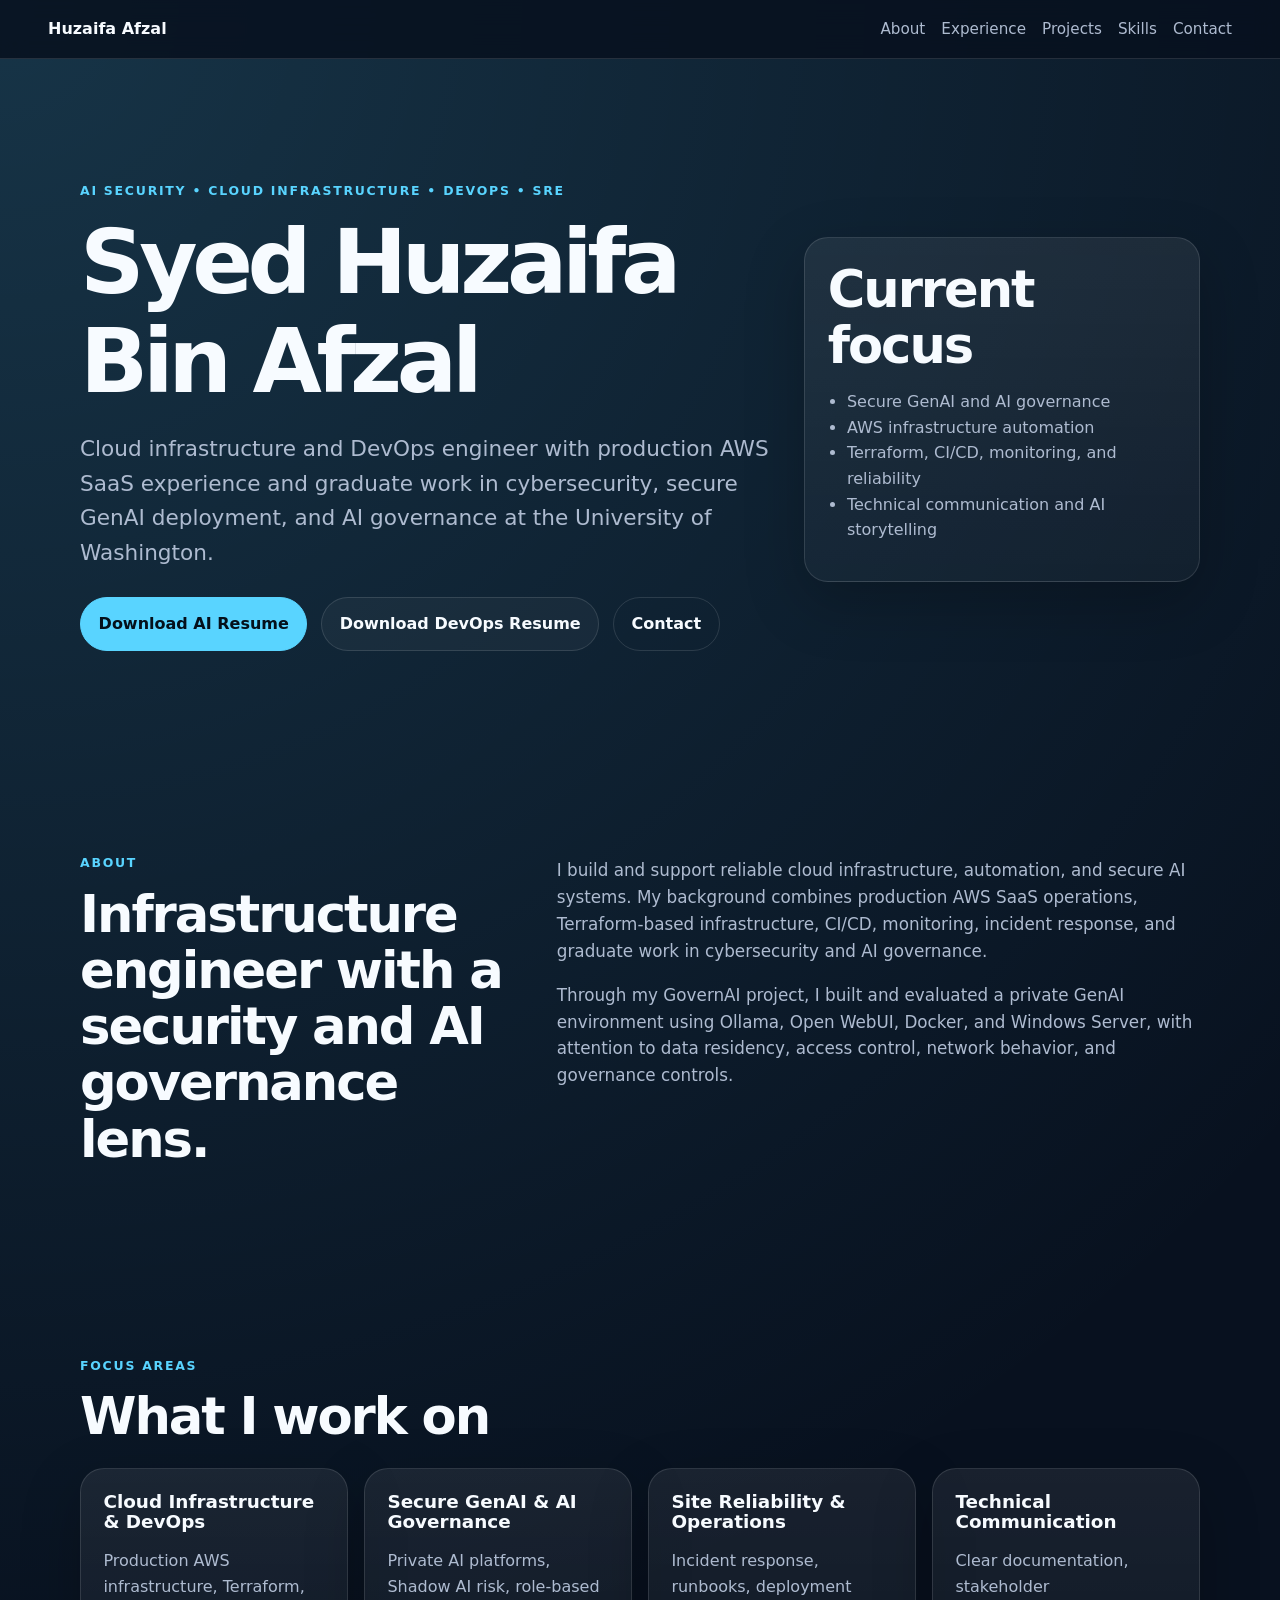
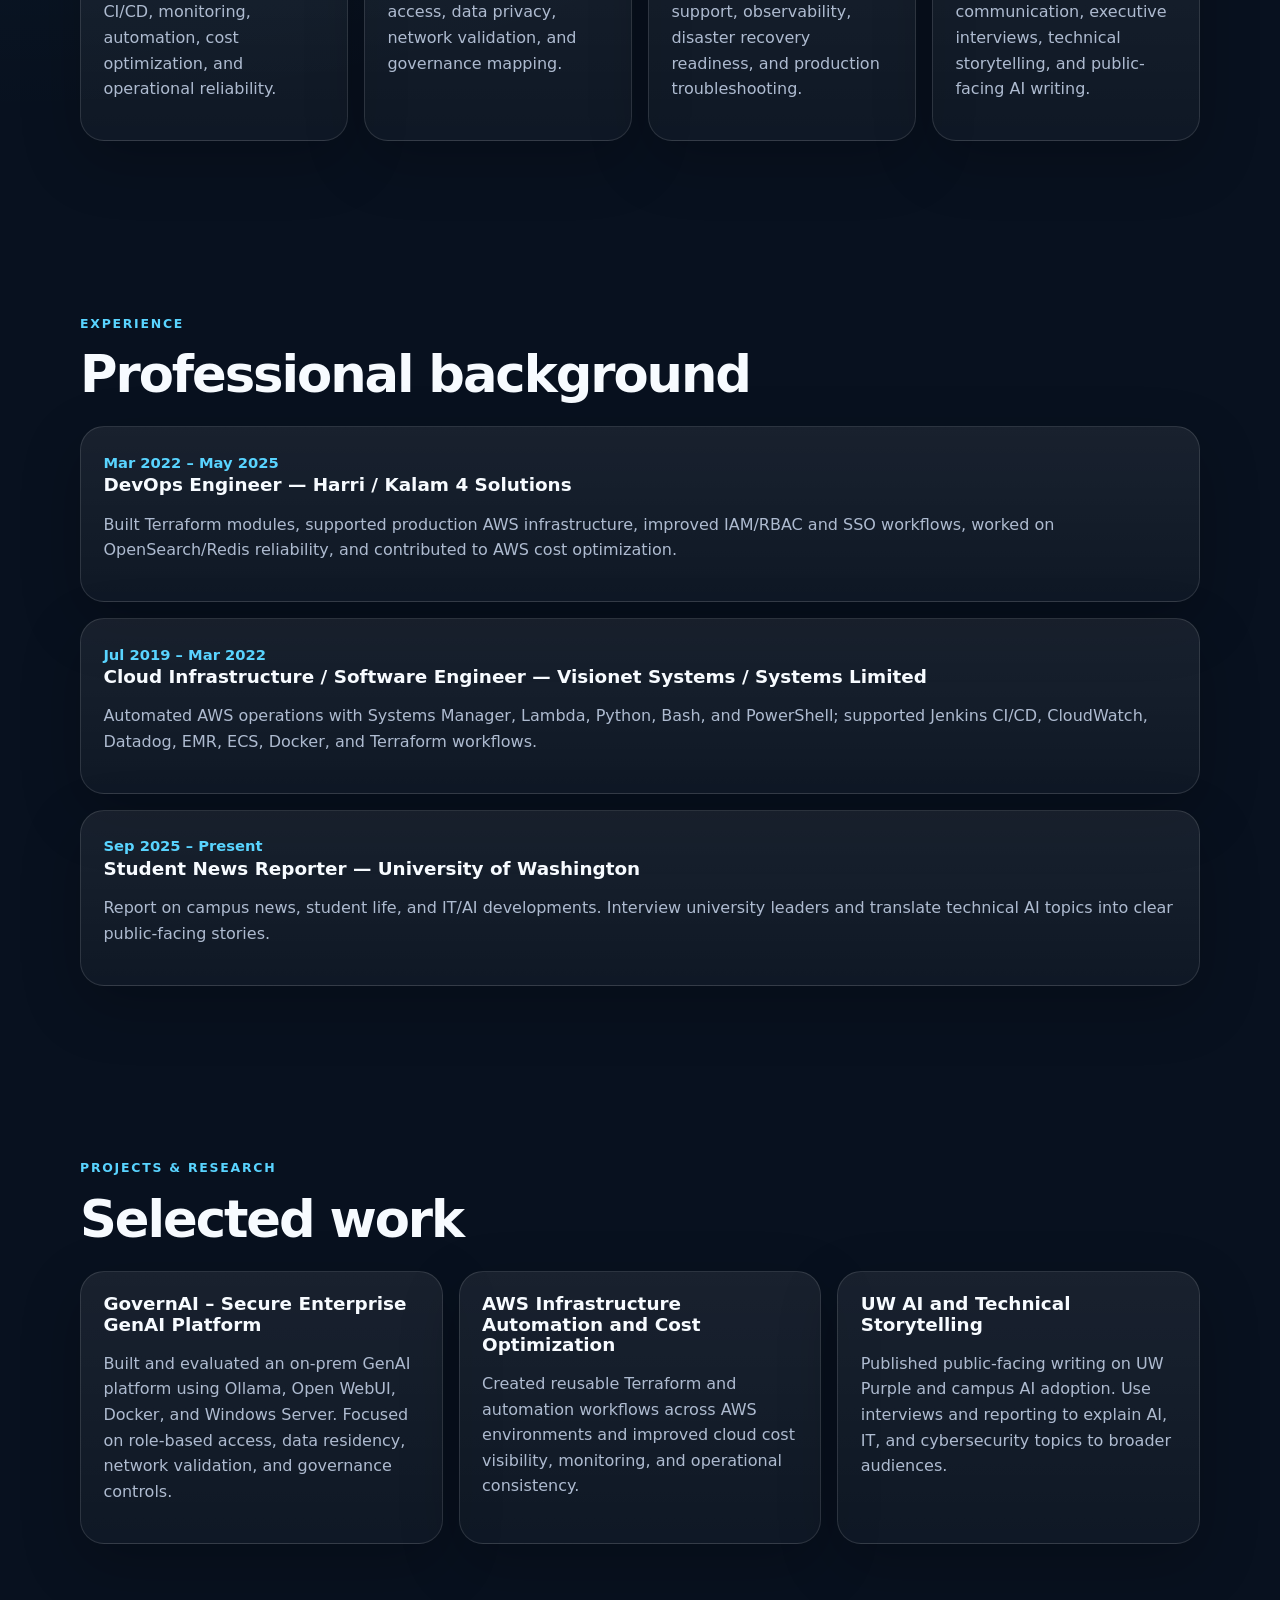
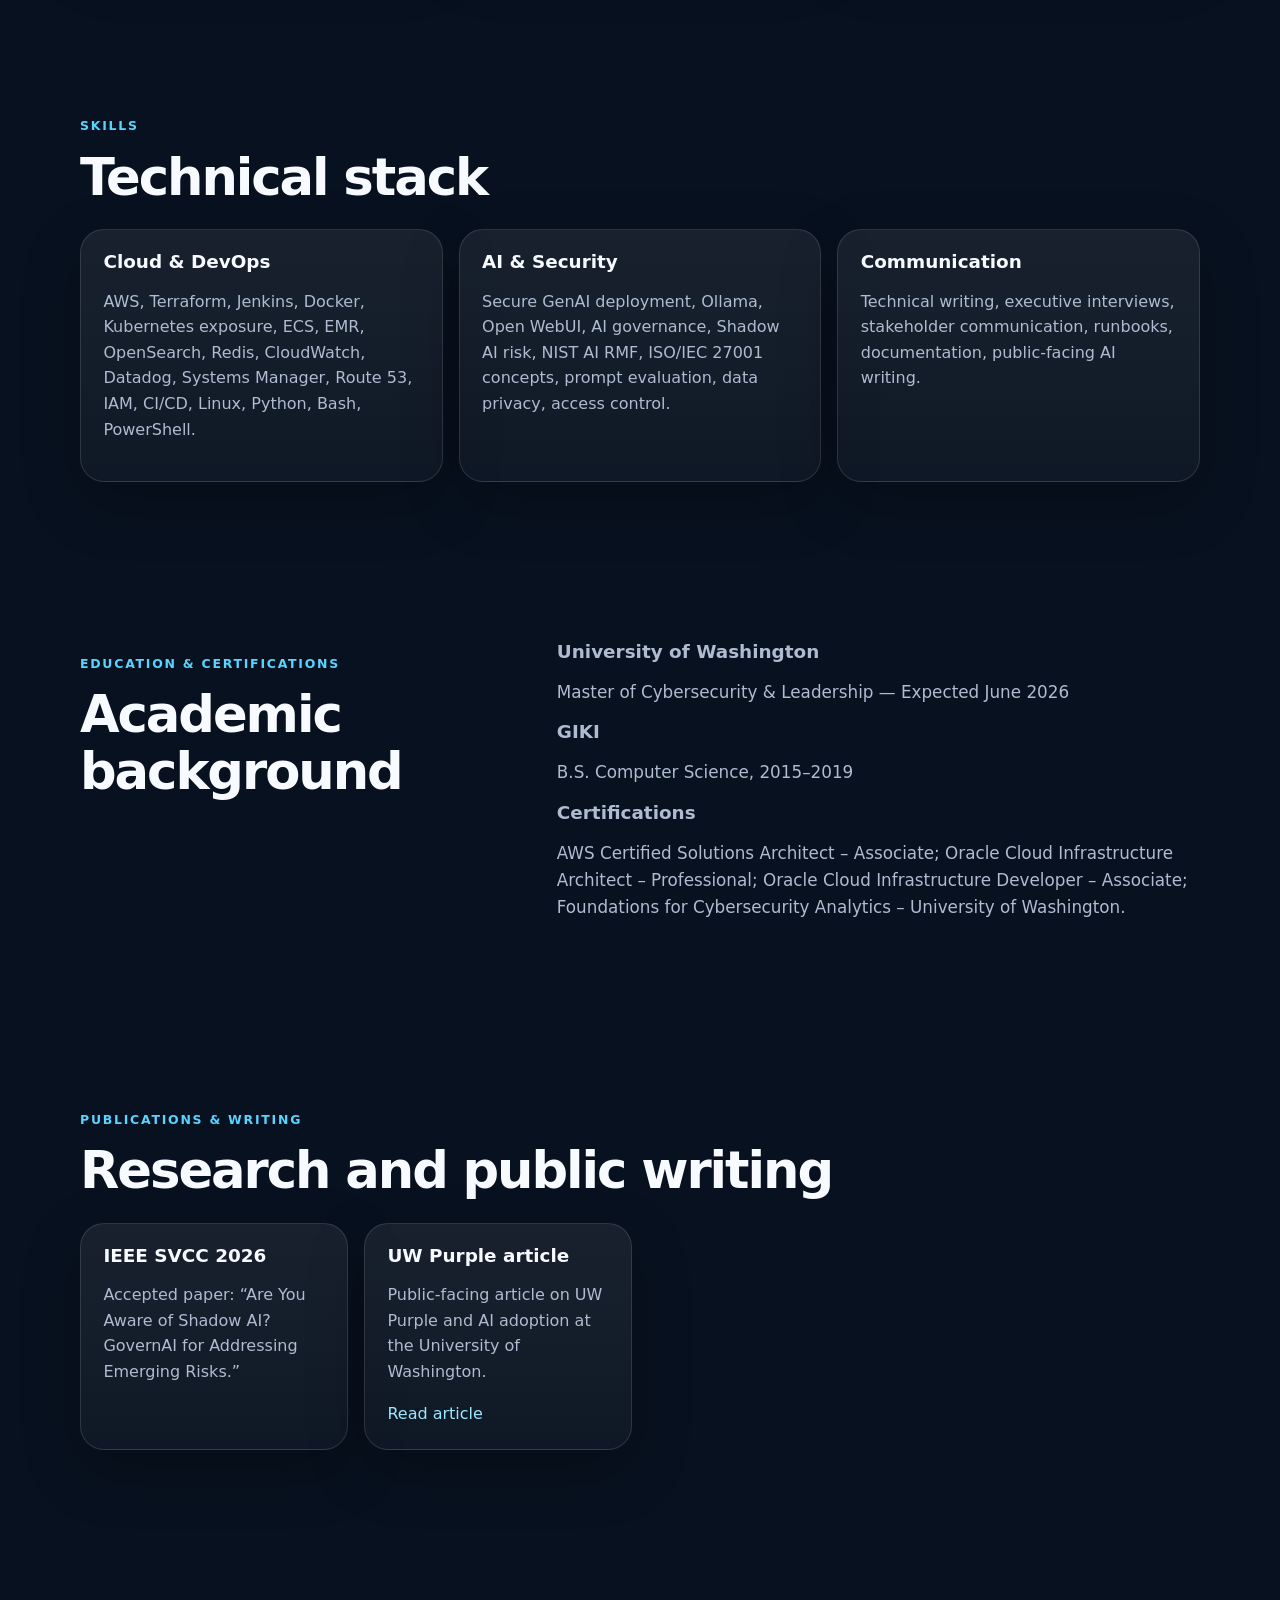
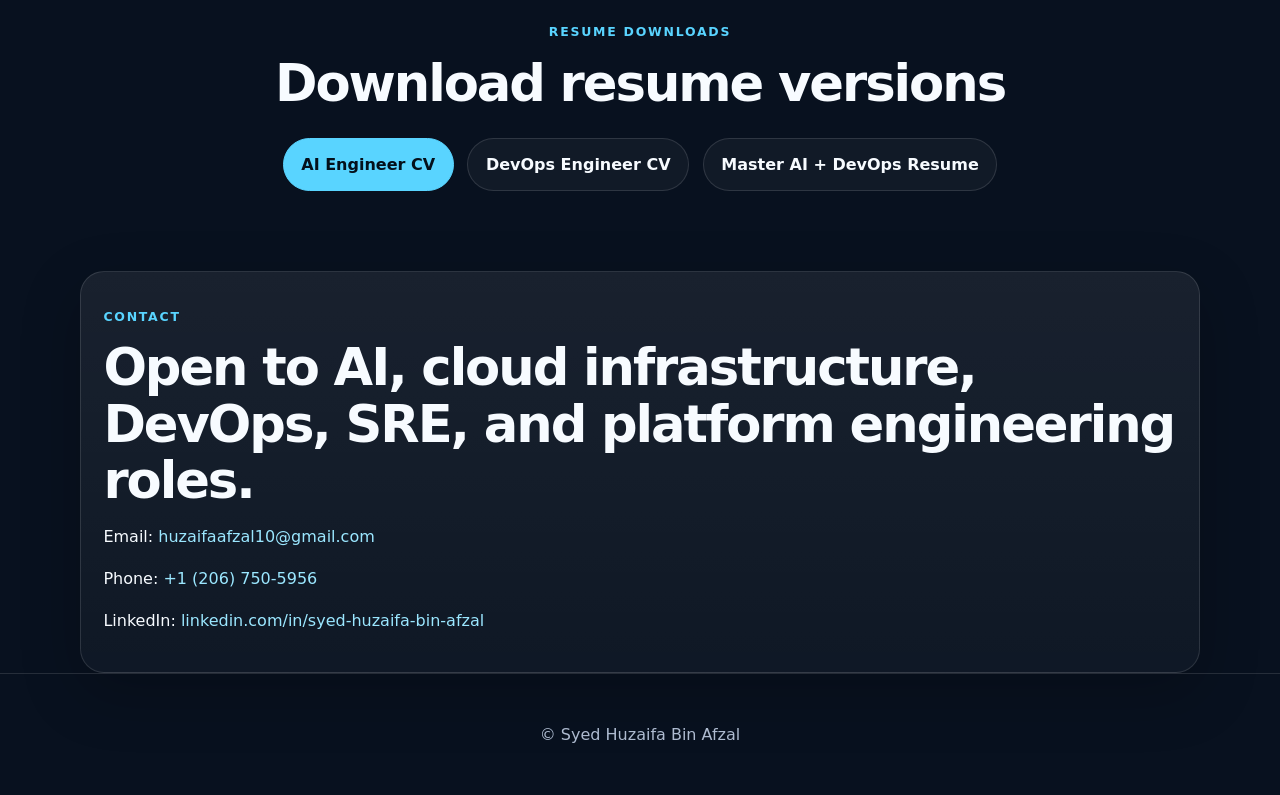
==== src/index.html @ 8c837f58 "First commit" ====
<!DOCTYPE html>
<html lang="en">
<head>
  <meta charset="UTF-8" />
  <meta name="viewport" content="width=device-width, initial-scale=1.0" />
  <meta name="description" content="Syed Huzaifa Bin Afzal — Cloud Infrastructure, DevOps, SRE, and Secure AI Systems." />
  <title>Syed Huzaifa Bin Afzal | AI + DevOps Portfolio</title>
  <link rel="stylesheet" href="styles.css" />
</head>
<body>
  <header class="site-header">
    <a class="brand" href="#top">Huzaifa Afzal</a>
    <nav aria-label="Primary navigation">
      <a href="#about">About</a>
      <a href="#experience">Experience</a>
      <a href="#projects">Projects</a>
      <a href="#skills">Skills</a>
      <a href="#contact">Contact</a>
    </nav>
  </header>

  <main id="top">
    <section class="hero section">
      <div class="hero-copy">
        <p class="eyebrow">AI Security • Cloud Infrastructure • DevOps • SRE</p>
        <h1>Syed Huzaifa Bin Afzal</h1>
        <p class="lead">Cloud infrastructure and DevOps engineer with production AWS SaaS experience and graduate work in cybersecurity, secure GenAI deployment, and AI governance at the University of Washington.</p>
        <div class="button-row">
          <a class="button primary" href="../assets/resumes/Syed_Huzaifa_Afzal_AI_Engineer_CV.pdf">Download AI Resume</a>
          <a class="button" href="../assets/resumes/Syed_Huzaifa_Afzal_DevOps_Engineer_CV.pdf">Download DevOps Resume</a>
          <a class="button ghost" href="mailto:huzaifaafzal10@gmail.com">Contact</a>
        </div>
      </div>
      <aside class="hero-card" aria-label="Profile highlights">
        <h2>Current focus</h2>
        <ul>
          <li>Secure GenAI and AI governance</li>
          <li>AWS infrastructure automation</li>
          <li>Terraform, CI/CD, monitoring, and reliability</li>
          <li>Technical communication and AI storytelling</li>
        </ul>
      </aside>
    </section>

    <section id="about" class="section two-column">
      <div>
        <p class="eyebrow">About</p>
        <h2>Infrastructure engineer with a security and AI governance lens.</h2>
      </div>
      <div class="section-copy">
        <p>I build and support reliable cloud infrastructure, automation, and secure AI systems. My background combines production AWS SaaS operations, Terraform-based infrastructure, CI/CD, monitoring, incident response, and graduate work in cybersecurity and AI governance.</p>
        <p>Through my GovernAI project, I built and evaluated a private GenAI environment using Ollama, Open WebUI, Docker, and Windows Server, with attention to data residency, access control, network behavior, and governance controls.</p>
      </div>
    </section>

    <section class="section">
      <p class="eyebrow">Focus Areas</p>
      <h2>What I work on</h2>
      <div class="card-grid">
        <article class="card"><h3>Cloud Infrastructure & DevOps</h3><p>Production AWS infrastructure, Terraform, CI/CD, monitoring, automation, cost optimization, and operational reliability.</p></article>
        <article class="card"><h3>Secure GenAI & AI Governance</h3><p>Private AI platforms, Shadow AI risk, role-based access, data privacy, network validation, and governance mapping.</p></article>
        <article class="card"><h3>Site Reliability & Operations</h3><p>Incident response, runbooks, deployment support, observability, disaster recovery readiness, and production troubleshooting.</p></article>
        <article class="card"><h3>Technical Communication</h3><p>Clear documentation, stakeholder communication, executive interviews, technical storytelling, and public-facing AI writing.</p></article>
      </div>
    </section>

    <section id="experience" class="section">
      <p class="eyebrow">Experience</p>
      <h2>Professional background</h2>
      <div class="timeline">
        <article class="timeline-item"><span>Mar 2022 – May 2025</span><h3>DevOps Engineer — Harri / Kalam 4 Solutions</h3><p>Built Terraform modules, supported production AWS infrastructure, improved IAM/RBAC and SSO workflows, worked on OpenSearch/Redis reliability, and contributed to AWS cost optimization.</p></article>
        <article class="timeline-item"><span>Jul 2019 – Mar 2022</span><h3>Cloud Infrastructure / Software Engineer — Visionet Systems / Systems Limited</h3><p>Automated AWS operations with Systems Manager, Lambda, Python, Bash, and PowerShell; supported Jenkins CI/CD, CloudWatch, Datadog, EMR, ECS, Docker, and Terraform workflows.</p></article>
        <article class="timeline-item"><span>Sep 2025 – Present</span><h3>Student News Reporter — University of Washington</h3><p>Report on campus news, student life, and IT/AI developments. Interview university leaders and translate technical AI topics into clear public-facing stories.</p></article>
      </div>
    </section>

    <section id="projects" class="section">
      <p class="eyebrow">Projects & Research</p>
      <h2>Selected work</h2>
      <div class="card-grid projects">
        <article class="card"><h3>GovernAI – Secure Enterprise GenAI Platform</h3><p>Built and evaluated an on-prem GenAI platform using Ollama, Open WebUI, Docker, and Windows Server. Focused on role-based access, data residency, network validation, and governance controls.</p></article>
        <article class="card"><h3>AWS Infrastructure Automation and Cost Optimization</h3><p>Created reusable Terraform and automation workflows across AWS environments and improved cloud cost visibility, monitoring, and operational consistency.</p></article>
        <article class="card"><h3>UW AI and Technical Storytelling</h3><p>Published public-facing writing on UW Purple and campus AI adoption. Use interviews and reporting to explain AI, IT, and cybersecurity topics to broader audiences.</p></article>
      </div>
    </section>

    <section id="skills" class="section">
      <p class="eyebrow">Skills</p>
      <h2>Technical stack</h2>
      <div class="skill-groups">
        <div><h3>Cloud & DevOps</h3><p>AWS, Terraform, Jenkins, Docker, Kubernetes exposure, ECS, EMR, OpenSearch, Redis, CloudWatch, Datadog, Systems Manager, Route 53, IAM, CI/CD, Linux, Python, Bash, PowerShell.</p></div>
        <div><h3>AI & Security</h3><p>Secure GenAI deployment, Ollama, Open WebUI, AI governance, Shadow AI risk, NIST AI RMF, ISO/IEC 27001 concepts, prompt evaluation, data privacy, access control.</p></div>
        <div><h3>Communication</h3><p>Technical writing, executive interviews, stakeholder communication, runbooks, documentation, public-facing AI writing.</p></div>
      </div>
    </section>

    <section class="section two-column">
      <div>
        <p class="eyebrow">Education & Certifications</p>
        <h2>Academic background</h2>
      </div>
      <div class="section-copy">
        <h3>University of Washington</h3>
        <p>Master of Cybersecurity & Leadership — Expected June 2026</p>
        <h3>GIKI</h3>
        <p>B.S. Computer Science, 2015–2019</p>
        <h3>Certifications</h3>
        <p>AWS Certified Solutions Architect – Associate; Oracle Cloud Infrastructure Architect – Professional; Oracle Cloud Infrastructure Developer – Associate; Foundations for Cybersecurity Analytics – University of Washington.</p>
      </div>
    </section>

    <section class="section">
      <p class="eyebrow">Publications & Writing</p>
      <h2>Research and public writing</h2>
      <div class="card-grid">
        <article class="card"><h3>IEEE SVCC 2026</h3><p>Accepted paper: “Are You Aware of Shadow AI? GovernAI for Addressing Emerging Risks.”</p></article>
        <article class="card"><h3>UW Purple article</h3><p>Public-facing article on UW Purple and AI adoption at the University of Washington.</p><a href="https://thetacomaledger.com/2025/10/13/building-the-future-with-ai-purple-uw-students-join-forces-with-uw-it-to-shape-next-gen-ai/">Read article</a></article>
      </div>
    </section>

    <section class="section resume-section">
      <p class="eyebrow">Resume Downloads</p>
      <h2>Download resume versions</h2>
      <div class="button-row">
        <a class="button primary" href="../assets/resumes/Syed_Huzaifa_Afzal_AI_Engineer_CV.pdf">AI Engineer CV</a>
        <a class="button" href="../assets/resumes/Syed_Huzaifa_Afzal_DevOps_Engineer_CV.pdf">DevOps Engineer CV</a>
        <a class="button" href="../assets/resumes/Syed_Huzaifa_Afzal_Master_AI_DevOps_Resume.pdf">Master AI + DevOps Resume</a>
      </div>
    </section>

    <section id="contact" class="section contact-card">
      <p class="eyebrow">Contact</p>
      <h2>Open to AI, cloud infrastructure, DevOps, SRE, and platform engineering roles.</h2>
      <p>Email: <a href="mailto:huzaifaafzal10@gmail.com">huzaifaafzal10@gmail.com</a></p>
      <p>Phone: <a href="tel:+12067505956">+1 (206) 750-5956</a></p>
      <p>LinkedIn: <a href="https://www.linkedin.com/in/syed-huzaifa-bin-afzal">linkedin.com/in/syed-huzaifa-bin-afzal</a></p>
    </section>
  </main>

  <footer>
    <p>© <span id="year"></span> Syed Huzaifa Bin Afzal</p>
  </footer>
  <script src="script.js"></script>
</body>
</html>
---- src/styles.css ----
:root {
  --bg: #08111f;
  --panel: #101c2e;
  --panel-2: #13243a;
  --text: #f7fbff;
  --muted: #aebbd0;
  --line: rgba(255, 255, 255, 0.12);
  --accent: #59d4ff;
  --accent-2: #9be7ff;
}
* { box-sizing: border-box; }
html { scroll-behavior: smooth; }
body {
  margin: 0;
  font-family: Inter, ui-sans-serif, system-ui, -apple-system, BlinkMacSystemFont, "Segoe UI", sans-serif;
  background: radial-gradient(circle at top left, rgba(89, 212, 255, 0.18), transparent 30%), var(--bg);
  color: var(--text);
  line-height: 1.6;
}
a { color: var(--accent-2); text-decoration: none; }
a:hover { text-decoration: underline; }
.site-header {
  position: sticky; top: 0; z-index: 10;
  display: flex; align-items: center; justify-content: space-between;
  padding: 1rem clamp(1rem, 4vw, 3rem);
  background: rgba(8, 17, 31, 0.86);
  backdrop-filter: blur(12px);
  border-bottom: 1px solid var(--line);
}
.brand { font-weight: 700; color: var(--text); }
nav { display: flex; gap: 1rem; flex-wrap: wrap; }
nav a { color: var(--muted); font-size: 0.95rem; }
.section { width: min(1120px, calc(100% - 2rem)); margin: 0 auto; padding: 5rem 0; }
.hero { display: grid; grid-template-columns: 1.4fr 0.8fr; gap: 2rem; min-height: 78vh; align-items: center; }
.eyebrow { color: var(--accent); text-transform: uppercase; letter-spacing: 0.14em; font-weight: 700; font-size: 0.78rem; }
h1, h2, h3 { line-height: 1.1; margin: 0 0 1rem; }
h1 { font-size: clamp(2.7rem, 7vw, 5.8rem); letter-spacing: -0.06em; }
h2 { font-size: clamp(2rem, 4vw, 3.2rem); letter-spacing: -0.04em; }
h3 { font-size: 1.15rem; }
.lead { font-size: clamp(1.15rem, 2vw, 1.35rem); color: var(--muted); max-width: 760px; }
.button-row { display: flex; flex-wrap: wrap; gap: 0.85rem; margin-top: 1.7rem; }
.button {
  display: inline-flex; align-items: center; justify-content: center;
  padding: 0.8rem 1.1rem;
  border: 1px solid var(--line);
  border-radius: 999px;
  color: var(--text);
  background: rgba(255,255,255,0.04);
  font-weight: 700;
}
.button.primary { background: var(--accent); color: #04101b; border-color: var(--accent); }
.button.ghost { background: transparent; }
.hero-card, .card, .contact-card, .timeline-item, .skill-groups > div {
  border: 1px solid var(--line);
  background: linear-gradient(180deg, rgba(255,255,255,0.07), rgba(255,255,255,0.03));
  border-radius: 24px;
  padding: 1.4rem;
  box-shadow: 0 20px 60px rgba(0,0,0,0.22);
}
.hero-card ul { padding-left: 1.2rem; color: var(--muted); }
.two-column { display: grid; grid-template-columns: 0.8fr 1.2fr; gap: 3rem; }
.section-copy { color: var(--muted); font-size: 1.05rem; }
.card-grid { display: grid; grid-template-columns: repeat(4, 1fr); gap: 1rem; margin-top: 1.5rem; }
.card p, .timeline-item p, .skill-groups p { color: var(--muted); }
.projects { grid-template-columns: repeat(3, 1fr); }
.timeline { display: grid; gap: 1rem; margin-top: 1.5rem; }
.timeline-item span { color: var(--accent); font-weight: 700; font-size: 0.92rem; }
.skill-groups { display: grid; grid-template-columns: repeat(3, 1fr); gap: 1rem; margin-top: 1.5rem; }
.resume-section { text-align: center; }
.resume-section .button-row { justify-content: center; }
.contact-card { text-align: left; }
footer { text-align: center; color: var(--muted); padding: 2rem; border-top: 1px solid var(--line); }
@media (max-width: 900px) {
  .hero, .two-column, .card-grid, .projects, .skill-groups { grid-template-columns: 1fr; }
  .hero { min-height: auto; padding-top: 3rem; }
  .site-header { align-items: flex-start; gap: 1rem; flex-direction: column; }
}
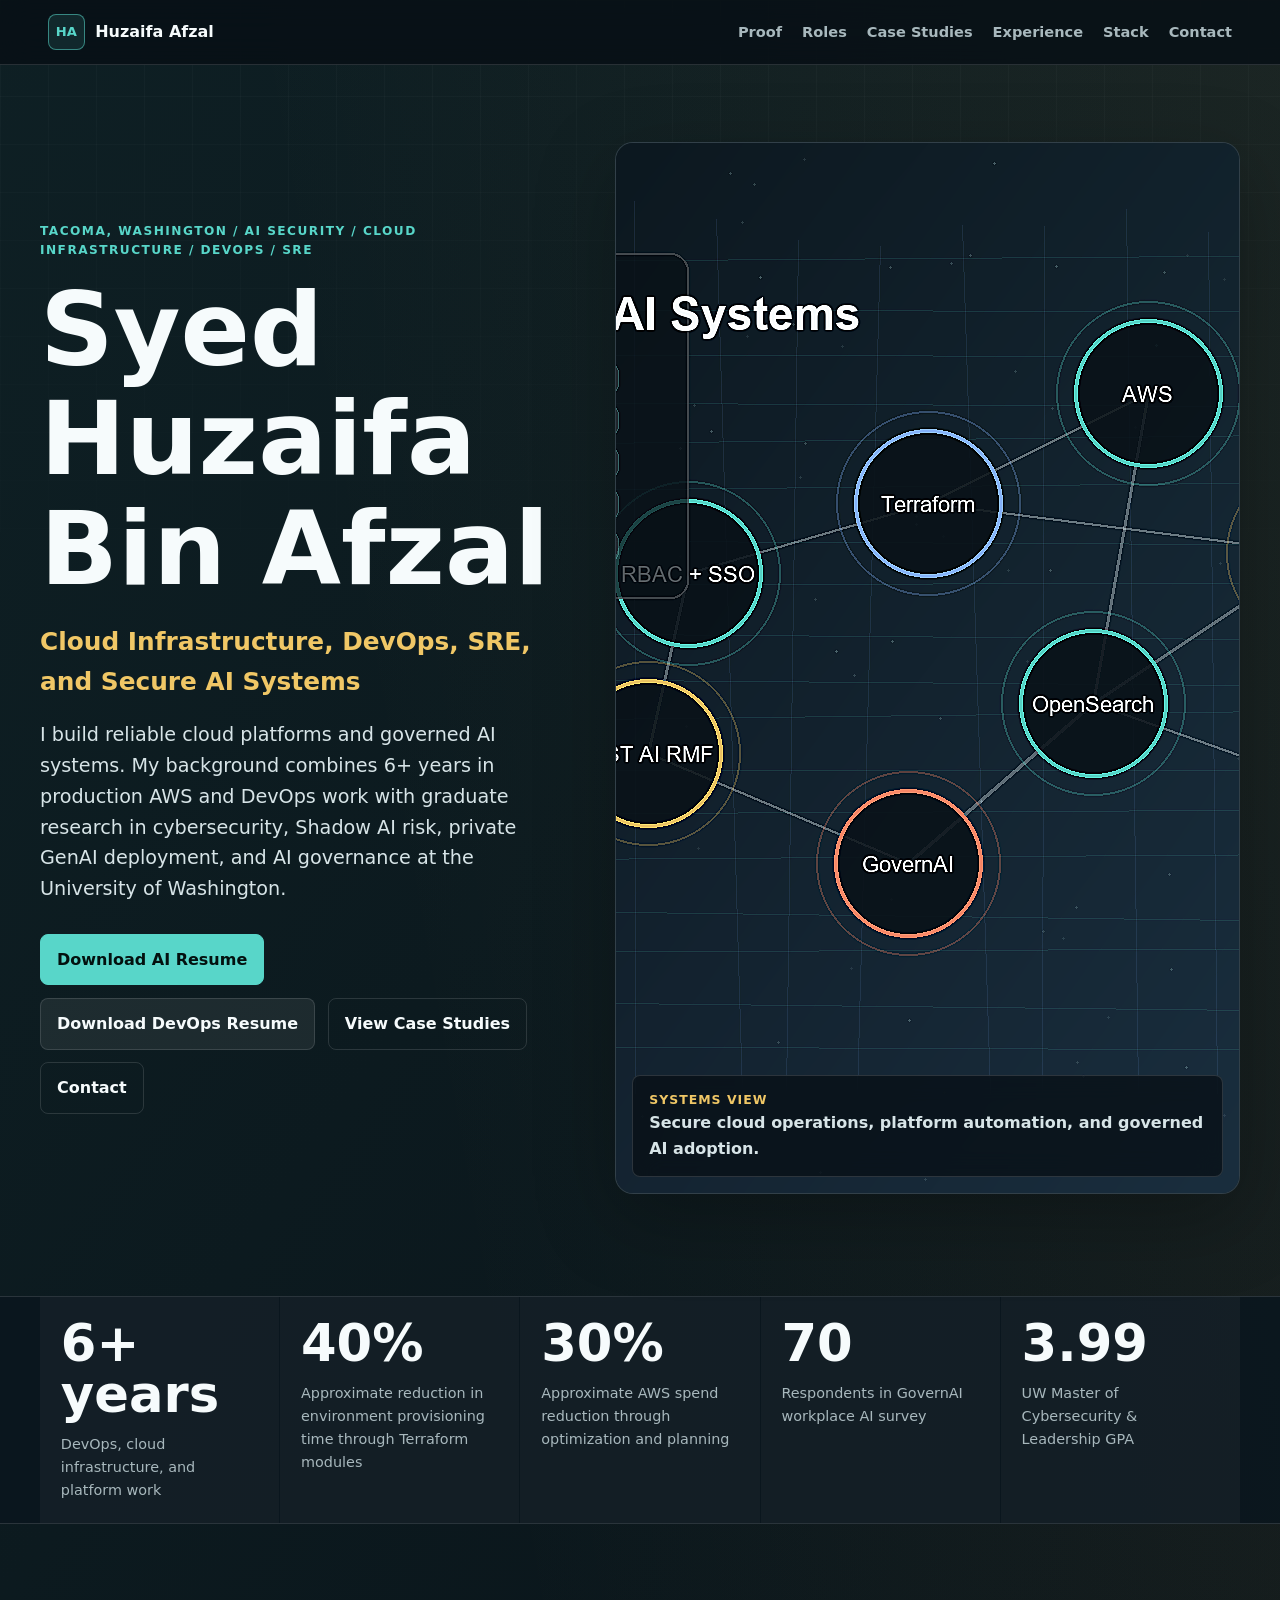
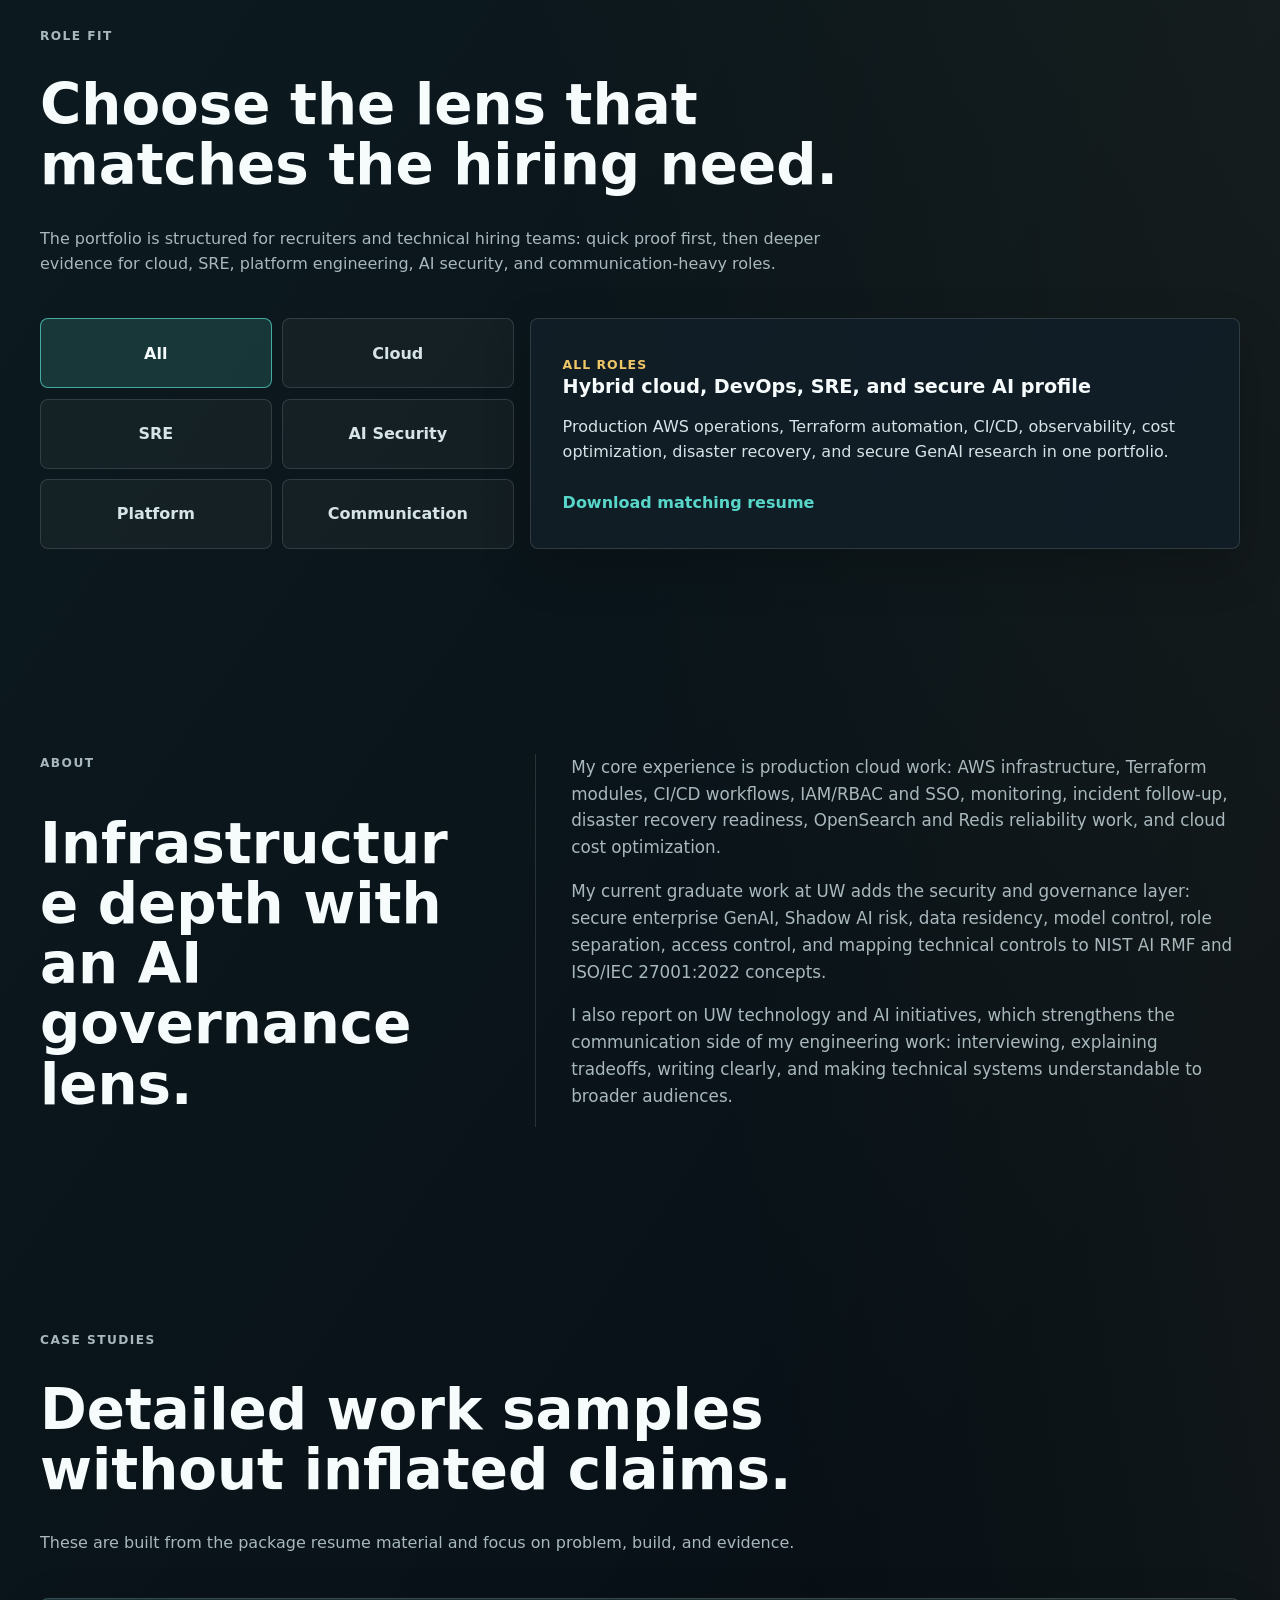
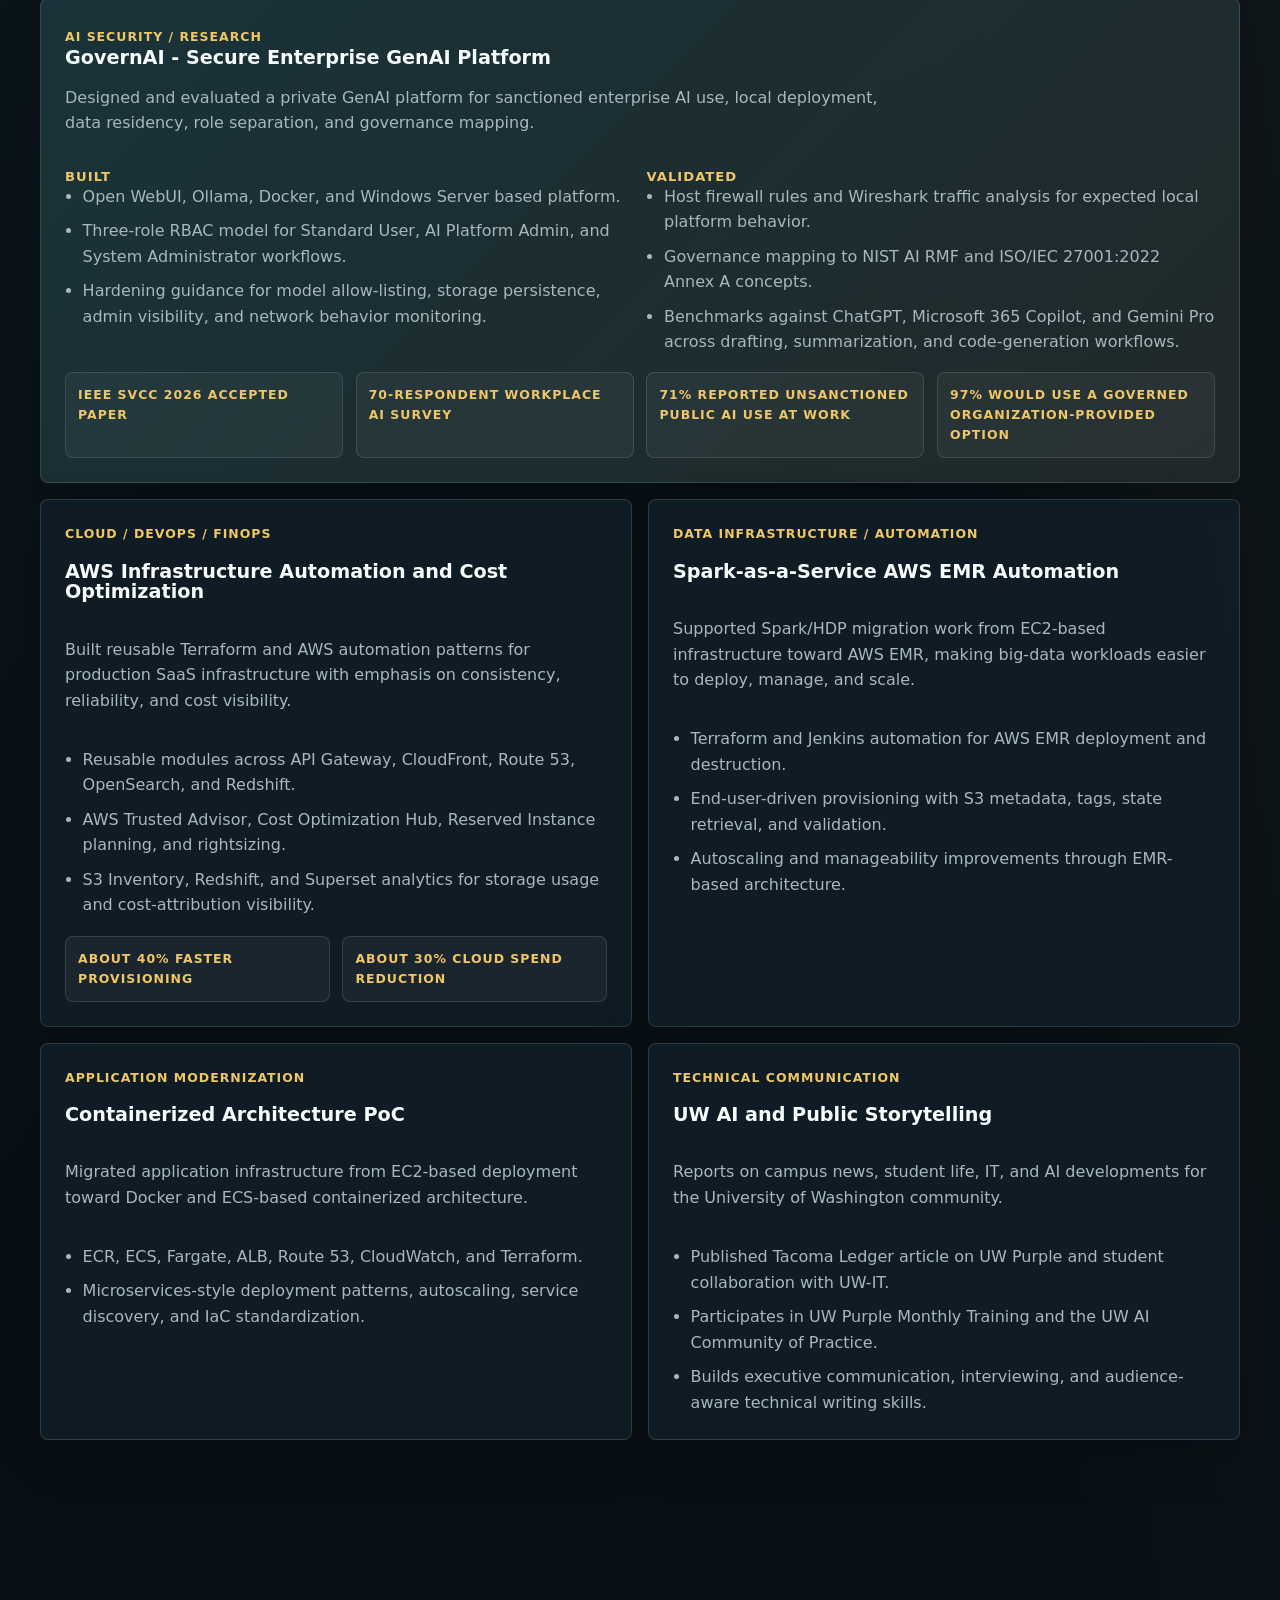
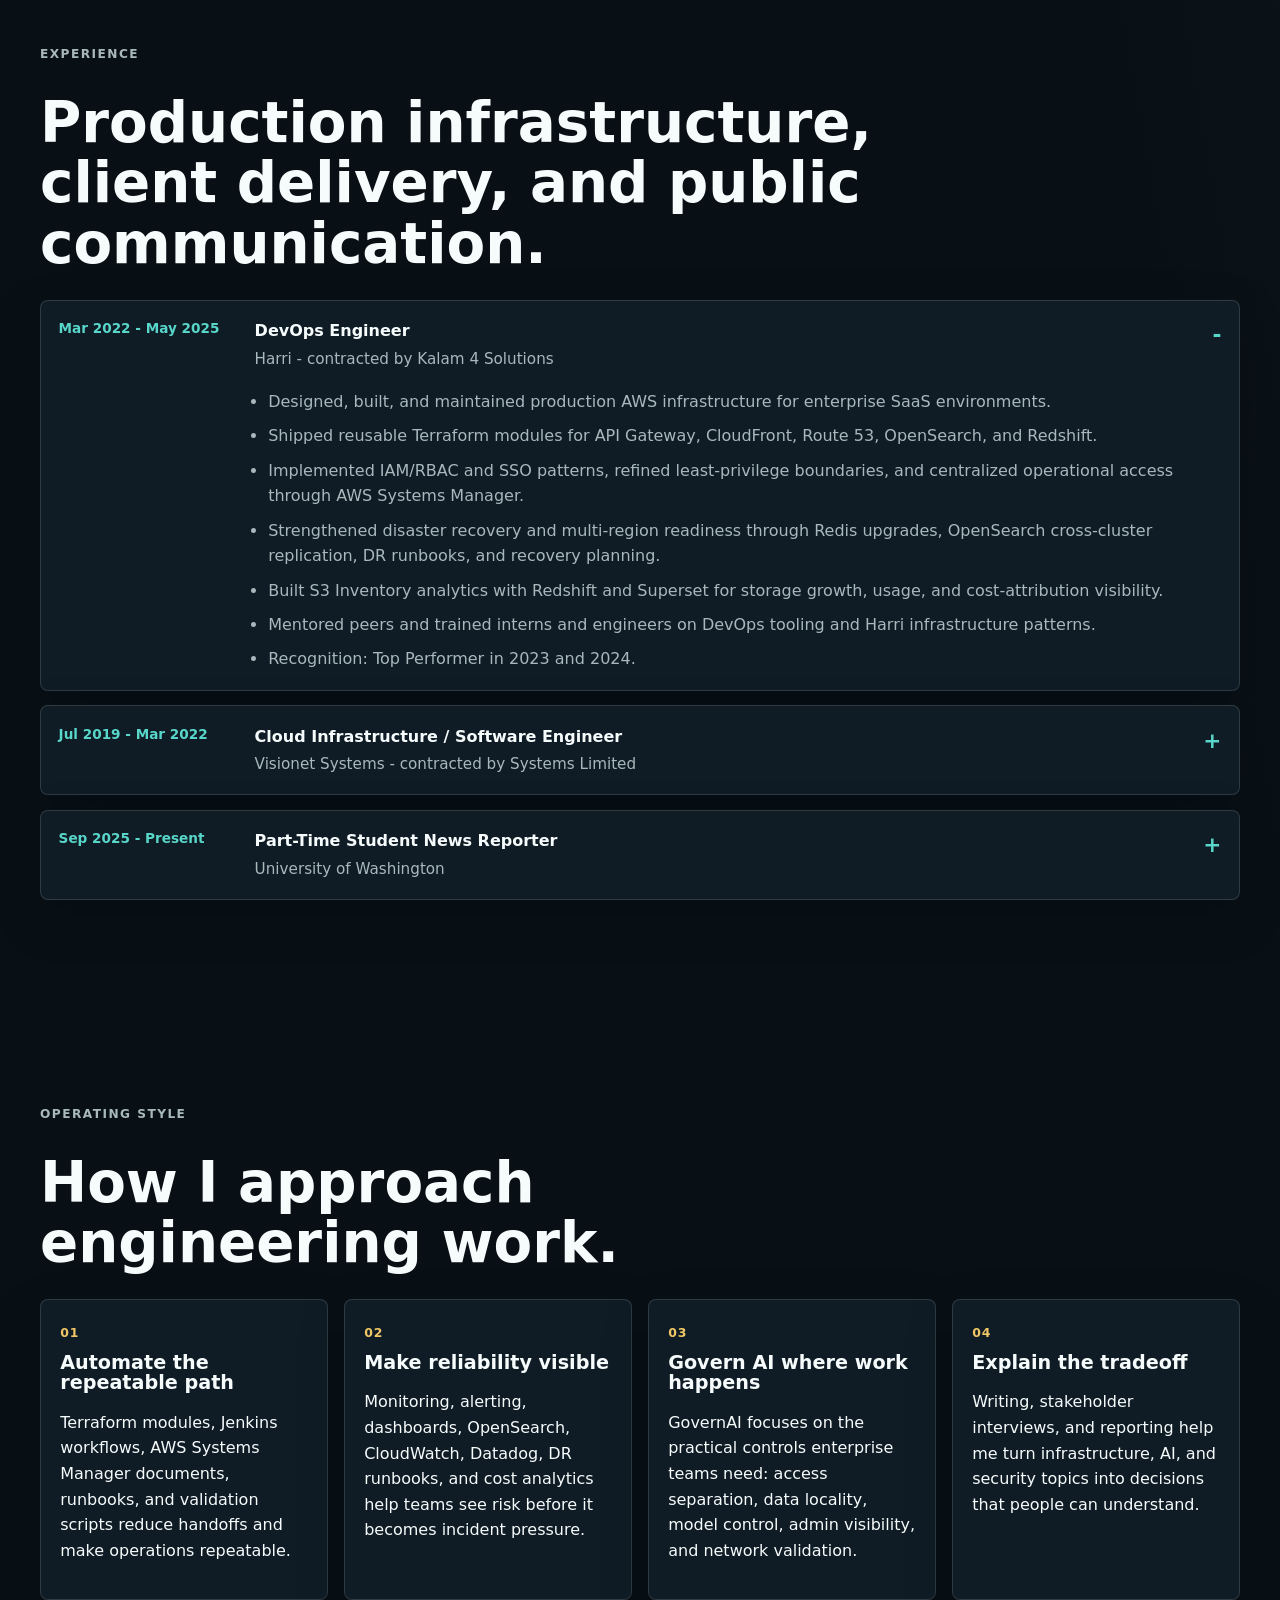
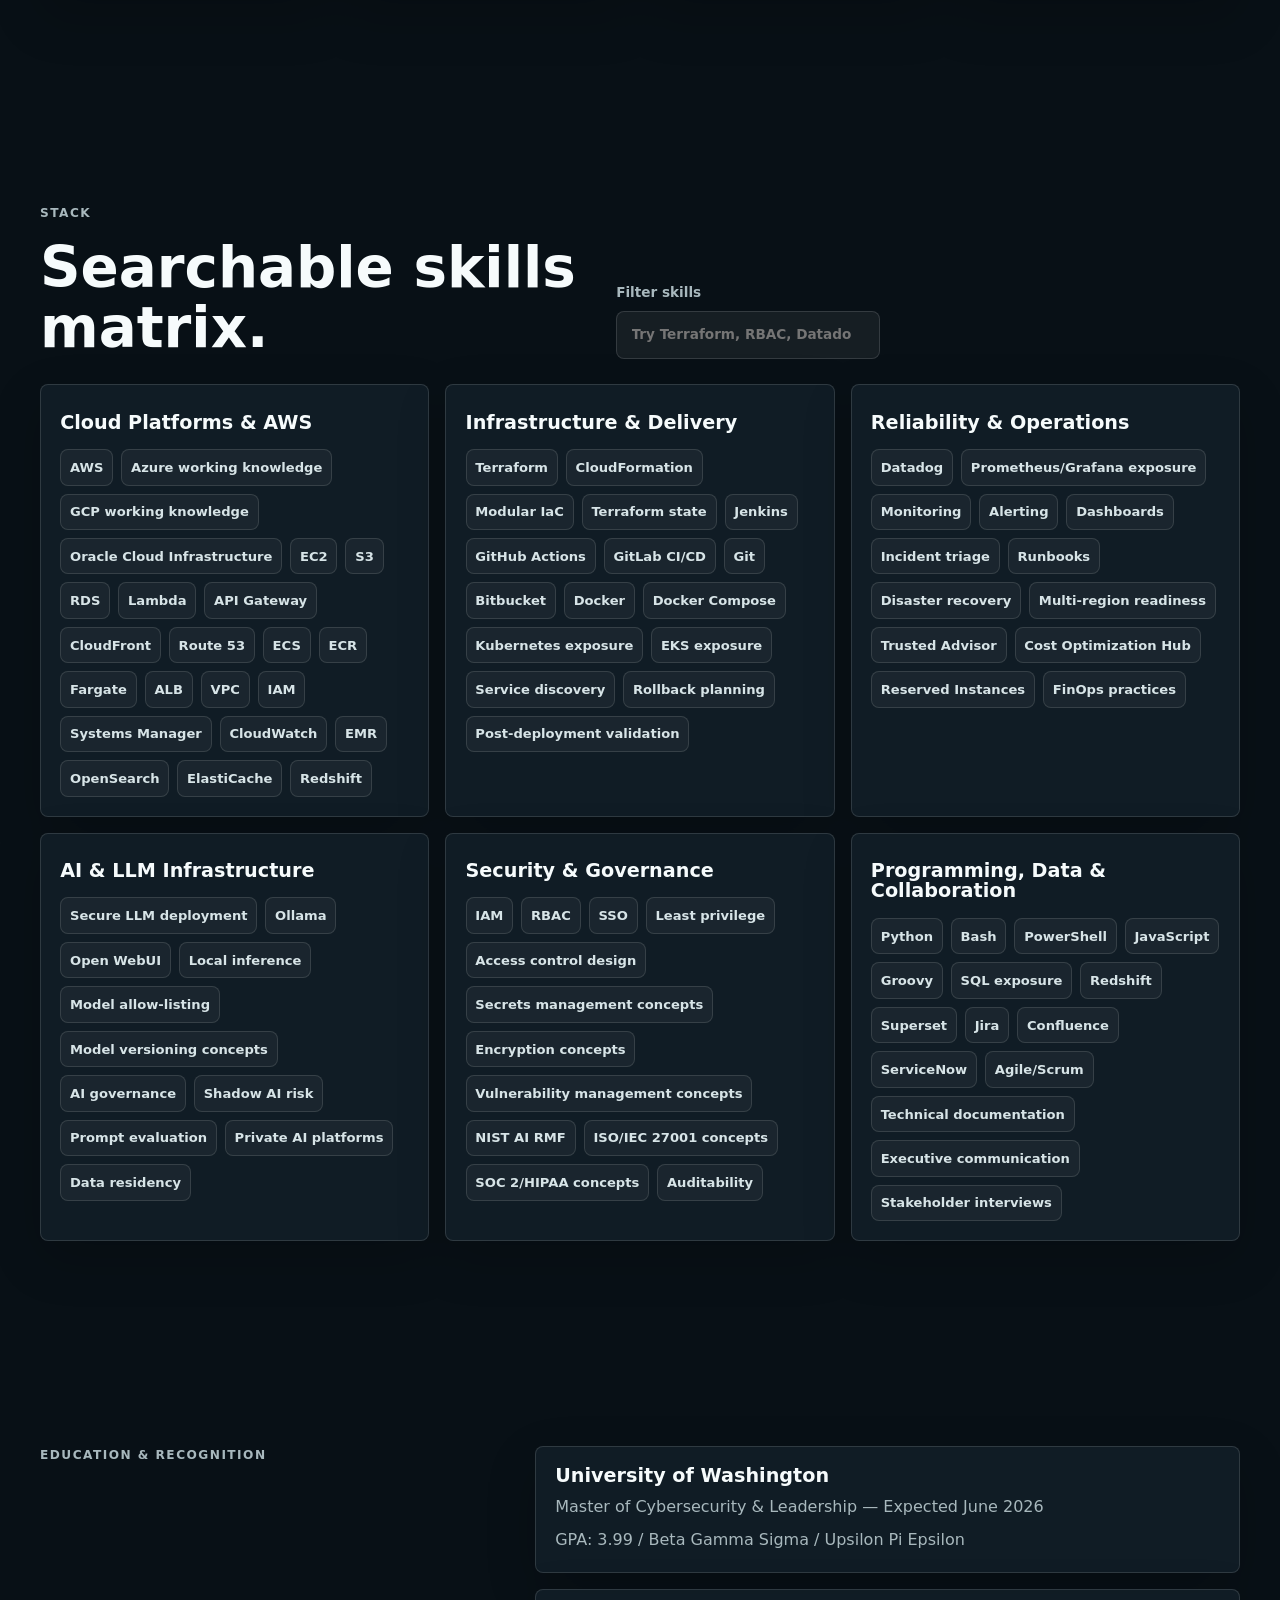
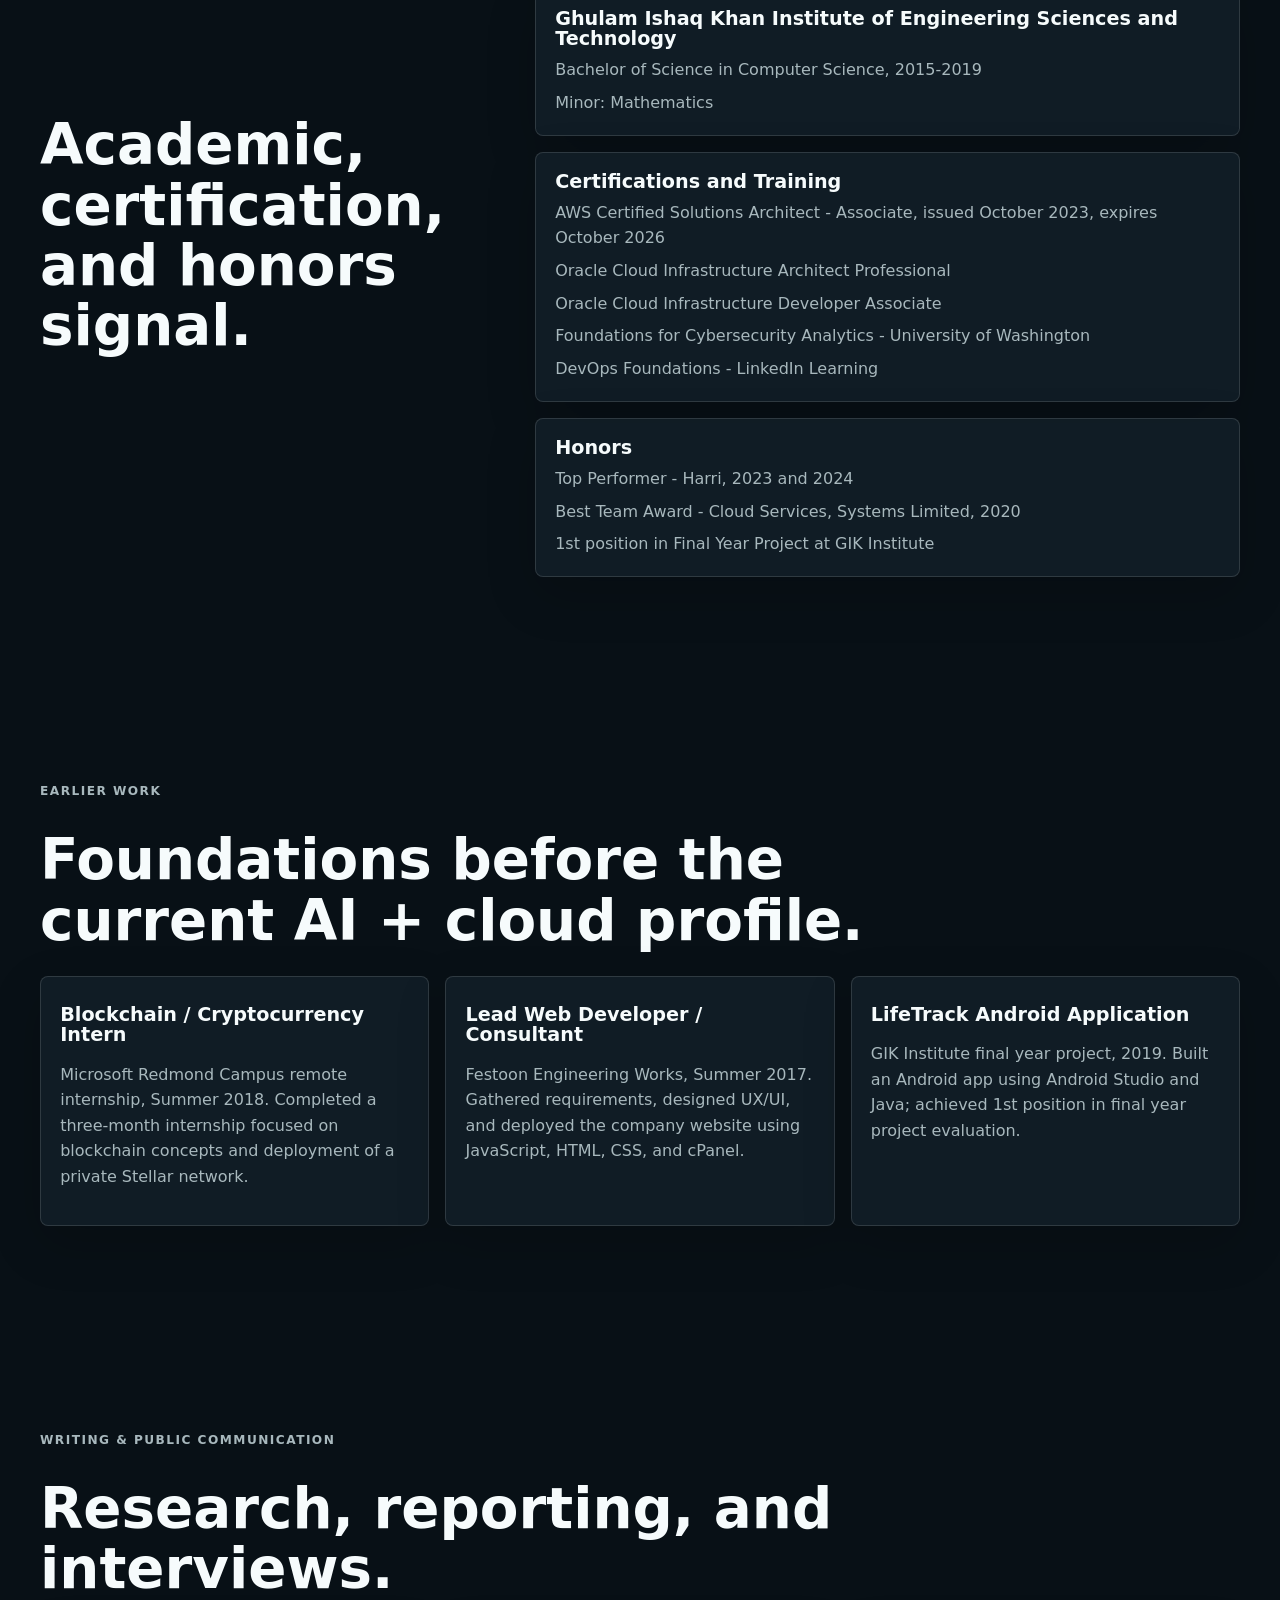
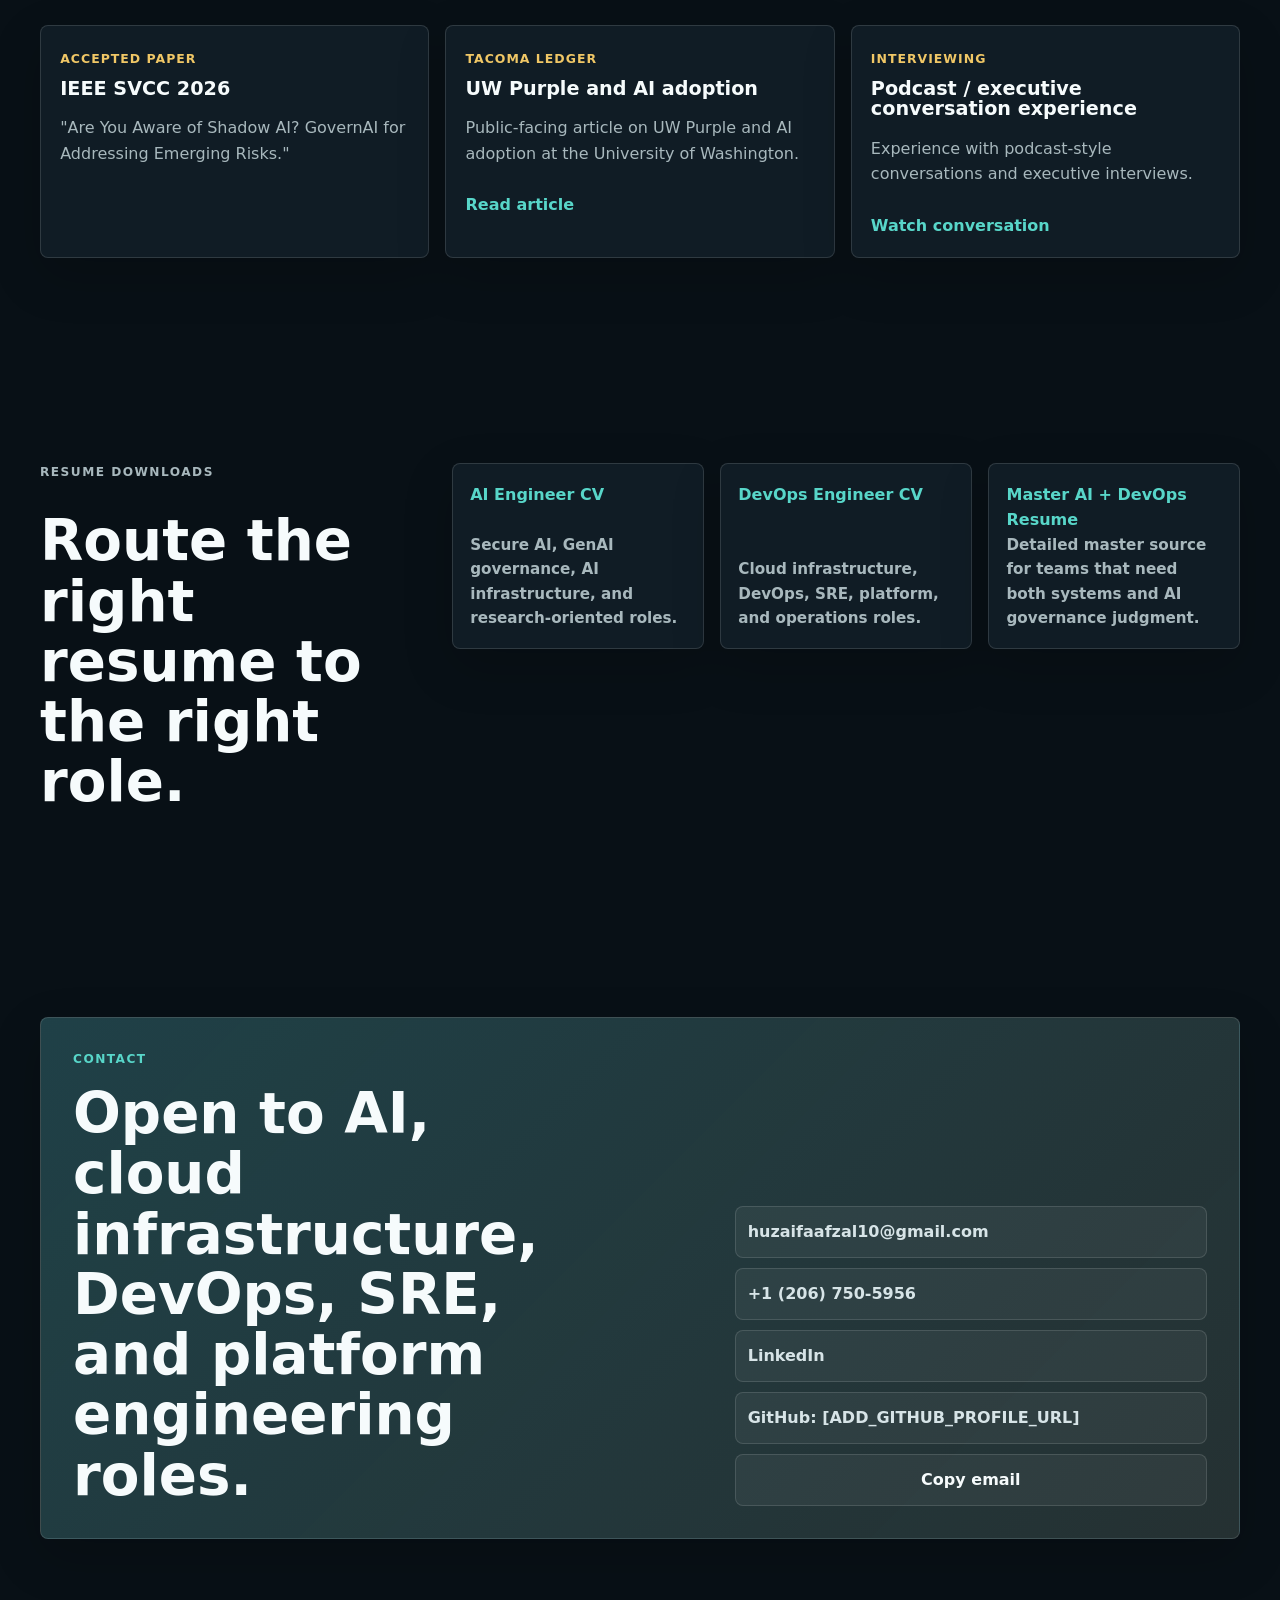
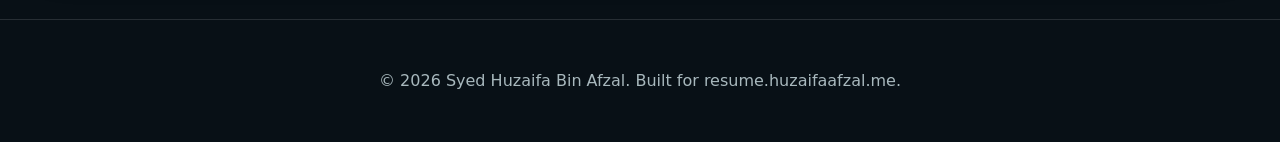
==== commit e1d9e745: "First commit v2" ====
--- a/src/index.html
+++ b/src/index.html
@@ -3,143 +3,13 @@
 <head>
   <meta charset="UTF-8" />
   <meta name="viewport" content="width=device-width, initial-scale=1.0" />
-  <meta name="description" content="Syed Huzaifa Bin Afzal — Cloud Infrastructure, DevOps, SRE, and Secure AI Systems." />
-  <title>Syed Huzaifa Bin Afzal | AI + DevOps Portfolio</title>
-  <link rel="stylesheet" href="styles.css" />
+  <meta http-equiv="refresh" content="0; url=../index.html" />
+  <title>Syed Huzaifa Bin Afzal | Portfolio</title>
 </head>
 <body>
-  <header class="site-header">
-    <a class="brand" href="#top">Huzaifa Afzal</a>
-    <nav aria-label="Primary navigation">
-      <a href="#about">About</a>
-      <a href="#experience">Experience</a>
-      <a href="#projects">Projects</a>
-      <a href="#skills">Skills</a>
-      <a href="#contact">Contact</a>
-    </nav>
-  </header>
-
-  <main id="top">
-    <section class="hero section">
-      <div class="hero-copy">
-        <p class="eyebrow">AI Security • Cloud Infrastructure • DevOps • SRE</p>
-        <h1>Syed Huzaifa Bin Afzal</h1>
-        <p class="lead">Cloud infrastructure and DevOps engineer with production AWS SaaS experience and graduate work in cybersecurity, secure GenAI deployment, and AI governance at the University of Washington.</p>
-        <div class="button-row">
-          <a class="button primary" href="../assets/resumes/Syed_Huzaifa_Afzal_AI_Engineer_CV.pdf">Download AI Resume</a>
-          <a class="button" href="../assets/resumes/Syed_Huzaifa_Afzal_DevOps_Engineer_CV.pdf">Download DevOps Resume</a>
-          <a class="button ghost" href="mailto:huzaifaafzal10@gmail.com">Contact</a>
-        </div>
-      </div>
-      <aside class="hero-card" aria-label="Profile highlights">
-        <h2>Current focus</h2>
-        <ul>
-          <li>Secure GenAI and AI governance</li>
-          <li>AWS infrastructure automation</li>
-          <li>Terraform, CI/CD, monitoring, and reliability</li>
-          <li>Technical communication and AI storytelling</li>
-        </ul>
-      </aside>
-    </section>
-
-    <section id="about" class="section two-column">
-      <div>
-        <p class="eyebrow">About</p>
-        <h2>Infrastructure engineer with a security and AI governance lens.</h2>
-      </div>
-      <div class="section-copy">
-        <p>I build and support reliable cloud infrastructure, automation, and secure AI systems. My background combines production AWS SaaS operations, Terraform-based infrastructure, CI/CD, monitoring, incident response, and graduate work in cybersecurity and AI governance.</p>
-        <p>Through my GovernAI project, I built and evaluated a private GenAI environment using Ollama, Open WebUI, Docker, and Windows Server, with attention to data residency, access control, network behavior, and governance controls.</p>
-      </div>
-    </section>
-
-    <section class="section">
-      <p class="eyebrow">Focus Areas</p>
-      <h2>What I work on</h2>
-      <div class="card-grid">
-        <article class="card"><h3>Cloud Infrastructure & DevOps</h3><p>Production AWS infrastructure, Terraform, CI/CD, monitoring, automation, cost optimization, and operational reliability.</p></article>
-        <article class="card"><h3>Secure GenAI & AI Governance</h3><p>Private AI platforms, Shadow AI risk, role-based access, data privacy, network validation, and governance mapping.</p></article>
-        <article class="card"><h3>Site Reliability & Operations</h3><p>Incident response, runbooks, deployment support, observability, disaster recovery readiness, and production troubleshooting.</p></article>
-        <article class="card"><h3>Technical Communication</h3><p>Clear documentation, stakeholder communication, executive interviews, technical storytelling, and public-facing AI writing.</p></article>
-      </div>
-    </section>
-
-    <section id="experience" class="section">
-      <p class="eyebrow">Experience</p>
-      <h2>Professional background</h2>
-      <div class="timeline">
-        <article class="timeline-item"><span>Mar 2022 – May 2025</span><h3>DevOps Engineer — Harri / Kalam 4 Solutions</h3><p>Built Terraform modules, supported production AWS infrastructure, improved IAM/RBAC and SSO workflows, worked on OpenSearch/Redis reliability, and contributed to AWS cost optimization.</p></article>
-        <article class="timeline-item"><span>Jul 2019 – Mar 2022</span><h3>Cloud Infrastructure / Software Engineer — Visionet Systems / Systems Limited</h3><p>Automated AWS operations with Systems Manager, Lambda, Python, Bash, and PowerShell; supported Jenkins CI/CD, CloudWatch, Datadog, EMR, ECS, Docker, and Terraform workflows.</p></article>
-        <article class="timeline-item"><span>Sep 2025 – Present</span><h3>Student News Reporter — University of Washington</h3><p>Report on campus news, student life, and IT/AI developments. Interview university leaders and translate technical AI topics into clear public-facing stories.</p></article>
-      </div>
-    </section>
-
-    <section id="projects" class="section">
-      <p class="eyebrow">Projects & Research</p>
-      <h2>Selected work</h2>
-      <div class="card-grid projects">
-        <article class="card"><h3>GovernAI – Secure Enterprise GenAI Platform</h3><p>Built and evaluated an on-prem GenAI platform using Ollama, Open WebUI, Docker, and Windows Server. Focused on role-based access, data residency, network validation, and governance controls.</p></article>
-        <article class="card"><h3>AWS Infrastructure Automation and Cost Optimization</h3><p>Created reusable Terraform and automation workflows across AWS environments and improved cloud cost visibility, monitoring, and operational consistency.</p></article>
-        <article class="card"><h3>UW AI and Technical Storytelling</h3><p>Published public-facing writing on UW Purple and campus AI adoption. Use interviews and reporting to explain AI, IT, and cybersecurity topics to broader audiences.</p></article>
-      </div>
-    </section>
-
-    <section id="skills" class="section">
-      <p class="eyebrow">Skills</p>
-      <h2>Technical stack</h2>
-      <div class="skill-groups">
-        <div><h3>Cloud & DevOps</h3><p>AWS, Terraform, Jenkins, Docker, Kubernetes exposure, ECS, EMR, OpenSearch, Redis, CloudWatch, Datadog, Systems Manager, Route 53, IAM, CI/CD, Linux, Python, Bash, PowerShell.</p></div>
-        <div><h3>AI & Security</h3><p>Secure GenAI deployment, Ollama, Open WebUI, AI governance, Shadow AI risk, NIST AI RMF, ISO/IEC 27001 concepts, prompt evaluation, data privacy, access control.</p></div>
-        <div><h3>Communication</h3><p>Technical writing, executive interviews, stakeholder communication, runbooks, documentation, public-facing AI writing.</p></div>
-      </div>
-    </section>
-
-    <section class="section two-column">
-      <div>
-        <p class="eyebrow">Education & Certifications</p>
-        <h2>Academic background</h2>
-      </div>
-      <div class="section-copy">
-        <h3>University of Washington</h3>
-        <p>Master of Cybersecurity & Leadership — Expected June 2026</p>
-        <h3>GIKI</h3>
-        <p>B.S. Computer Science, 2015–2019</p>
-        <h3>Certifications</h3>
-        <p>AWS Certified Solutions Architect – Associate; Oracle Cloud Infrastructure Architect – Professional; Oracle Cloud Infrastructure Developer – Associate; Foundations for Cybersecurity Analytics – University of Washington.</p>
-      </div>
-    </section>
-
-    <section class="section">
-      <p class="eyebrow">Publications & Writing</p>
-      <h2>Research and public writing</h2>
-      <div class="card-grid">
-        <article class="card"><h3>IEEE SVCC 2026</h3><p>Accepted paper: “Are You Aware of Shadow AI? GovernAI for Addressing Emerging Risks.”</p></article>
-        <article class="card"><h3>UW Purple article</h3><p>Public-facing article on UW Purple and AI adoption at the University of Washington.</p><a href="https://thetacomaledger.com/2025/10/13/building-the-future-with-ai-purple-uw-students-join-forces-with-uw-it-to-shape-next-gen-ai/">Read article</a></article>
-      </div>
-    </section>
-
-    <section class="section resume-section">
-      <p class="eyebrow">Resume Downloads</p>
-      <h2>Download resume versions</h2>
-      <div class="button-row">
-        <a class="button primary" href="../assets/resumes/Syed_Huzaifa_Afzal_AI_Engineer_CV.pdf">AI Engineer CV</a>
-        <a class="button" href="../assets/resumes/Syed_Huzaifa_Afzal_DevOps_Engineer_CV.pdf">DevOps Engineer CV</a>
-        <a class="button" href="../assets/resumes/Syed_Huzaifa_Afzal_Master_AI_DevOps_Resume.pdf">Master AI + DevOps Resume</a>
-      </div>
-    </section>
-
-    <section id="contact" class="section contact-card">
-      <p class="eyebrow">Contact</p>
-      <h2>Open to AI, cloud infrastructure, DevOps, SRE, and platform engineering roles.</h2>
-      <p>Email: <a href="mailto:huzaifaafzal10@gmail.com">huzaifaafzal10@gmail.com</a></p>
-      <p>Phone: <a href="tel:+12067505956">+1 (206) 750-5956</a></p>
-      <p>LinkedIn: <a href="https://www.linkedin.com/in/syed-huzaifa-bin-afzal">linkedin.com/in/syed-huzaifa-bin-afzal</a></p>
-    </section>
-  </main>
-
-  <footer>
-    <p>© <span id="year"></span> Syed Huzaifa Bin Afzal</p>
-  </footer>
-  <script src="script.js"></script>
+  <p>
+    The portfolio now lives at the repository root for GitHub Pages publishing.
+    <a href="../index.html">Open the portfolio</a>.
+  </p>
 </body>
 </html>
